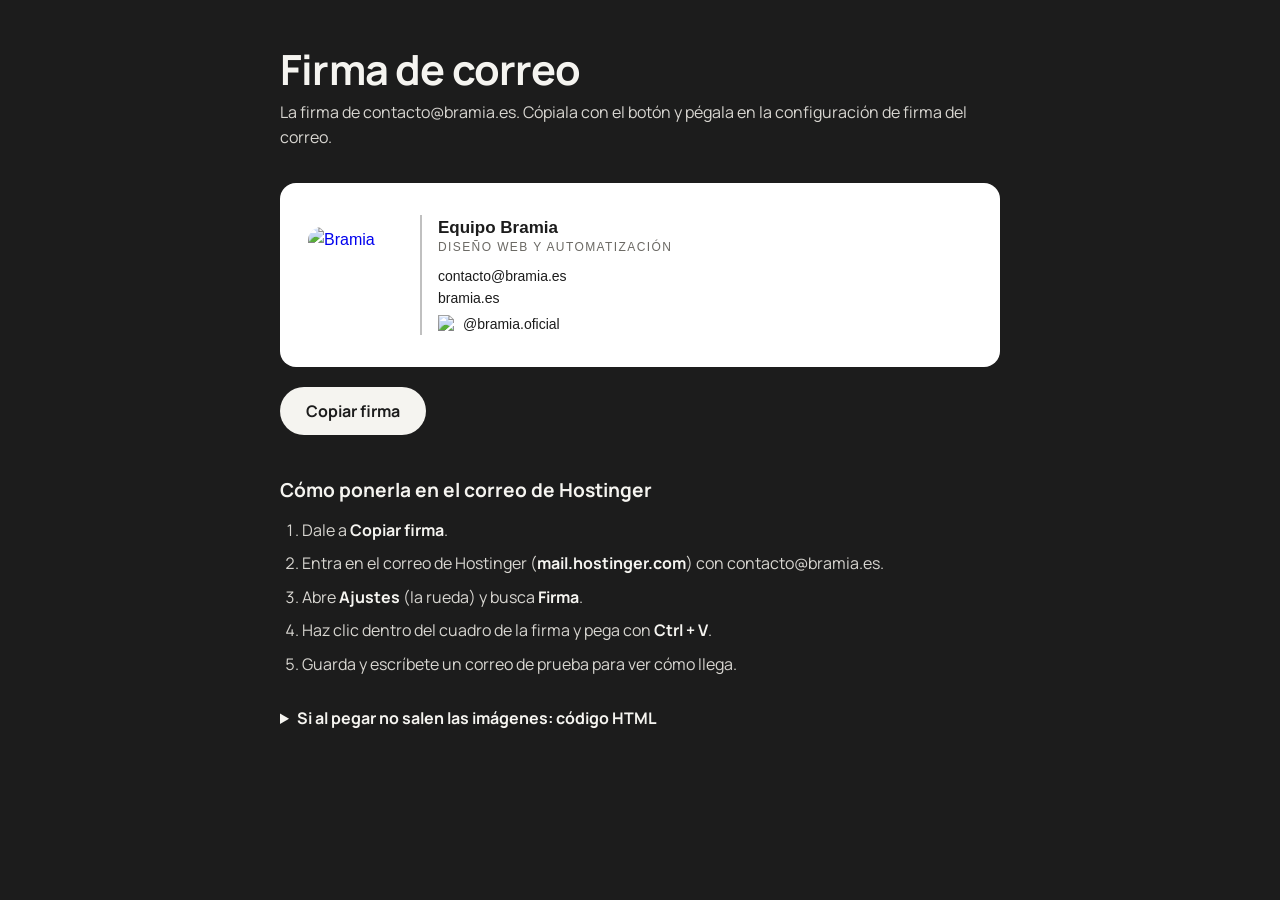
==== firma/index.html @ 98d5cd8a "Firma de correo de Bramia (bramia.es/firma) Co-Authored-By: Claude Opus 5.5 <noreply@anthropic.com> " ====
<!doctype html>
<html lang="es">
<head>
<meta charset="utf-8">
<meta name="viewport" content="width=device-width, initial-scale=1">
<meta name="robots" content="noindex, nofollow">
<title>Firma de correo · Bramia</title>
<link rel="icon" href="../assets/favicon.png" type="image/png">
<style>
@font-face{font-family:Manrope;src:url(../assets/manrope.woff2) format("woff2");font-weight:200 800;font-display:swap}
:root{--carbon:#1C1C1C;--grafito:#393939;--roto:#F5F4F0;--piedra:#D8D6D1;--plata:#C0C0C0;--tenue:#8f8d88}
*{box-sizing:border-box}
body{margin:0;background:var(--carbon);color:var(--roto);font:400 16px/1.6 Manrope,system-ui,sans-serif;padding:48px 16px 64px}
main{max-width:720px;margin:0 auto}
h1{font-size:clamp(1.8rem,5vw,2.6rem);line-height:1.05;margin:0 0 8px;letter-spacing:-.02em}
.sub{color:var(--piedra);margin:0 0 32px}
.hoja{background:#fff;border-radius:16px;padding:32px 28px;overflow-x:auto}
.acciones{display:flex;flex-wrap:wrap;gap:12px;align-items:center;margin:20px 0 40px}
button{font:700 16px/1 Manrope,sans-serif;border:0;border-radius:999px;padding:16px 26px;background:var(--roto);color:var(--carbon);cursor:pointer;transition:transform .16s cubic-bezier(.23,1,.32,1)}
button:active{transform:scale(.97)}
button.linea{background:transparent;color:var(--roto);box-shadow:inset 0 0 0 1px var(--grafito)}
#aviso{color:var(--piedra);font-size:15px;min-height:1.6em}
h2{font-size:1.2rem;margin:0 0 12px}
ol{margin:0;padding-left:22px;color:var(--piedra)}
ol li{margin-bottom:8px}
ol b{color:var(--roto)}
textarea{width:100%;height:160px;margin-top:12px;background:#111;color:var(--piedra);border:1px solid var(--grafito);border-radius:10px;padding:12px;font:12px/1.5 ui-monospace,monospace}
details{margin-top:28px;color:var(--piedra)}
summary{cursor:pointer;color:var(--roto);font-weight:700}
</style>
</head>
<body>
<main>
  <h1>Firma de correo</h1>
  <p class="sub">La firma de contacto@bramia.es. Cópiala con el botón y pégala en la configuración de firma del correo.</p>

  <div class="hoja">
    <div id="firma"><table cellpadding="0" cellspacing="0" border="0" role="presentation" style="border-collapse:collapse;font-family:Arial,Helvetica,sans-serif;color:#1C1C1C;">
  <tr>
    <td style="padding:0 16px 0 0;vertical-align:middle;">
      <a href="https://bramia.es/" style="text-decoration:none;"><img src="https://bramia.es/firma/bramia-firma-logo.png" width="96" height="96" alt="Bramia" style="display:block;border:0;width:96px;height:96px;border-radius:14px;"></a>
    </td>
    <td style="padding:2px 0 2px 16px;vertical-align:middle;border-left:2px solid #C0C0C0;">
      <table cellpadding="0" cellspacing="0" border="0" role="presentation" style="border-collapse:collapse;">
        <tr><td style="font-family:Arial,Helvetica,sans-serif;font-size:17px;line-height:22px;font-weight:bold;color:#1C1C1C;">Equipo Bramia</td></tr>
        <tr><td style="font-family:Arial,Helvetica,sans-serif;font-size:12px;line-height:16px;letter-spacing:1.4px;color:#6b6964;padding:0 0 10px 0;">DISEÑO WEB Y AUTOMATIZACIÓN</td></tr>
        <tr><td style="font-family:Arial,Helvetica,sans-serif;font-size:14px;line-height:22px;"><a href="mailto:contacto@bramia.es" style="color:#1C1C1C;text-decoration:none;">contacto@bramia.es</a></td></tr>
        <tr><td style="font-family:Arial,Helvetica,sans-serif;font-size:14px;line-height:22px;"><a href="https://bramia.es/" style="color:#1C1C1C;text-decoration:none;">bramia.es</a></td></tr>
        <tr><td style="padding:6px 0 0 0;">
          <table cellpadding="0" cellspacing="0" border="0" role="presentation" style="border-collapse:collapse;"><tr>
            <td style="vertical-align:middle;padding:0 7px 0 0;"><a href="https://www.instagram.com/bramia.oficial/" style="text-decoration:none;"><img src="https://bramia.es/firma/instagram.png" width="18" height="18" alt="Instagram" style="display:block;border:0;width:18px;height:18px;"></a></td>
            <td style="vertical-align:middle;font-family:Arial,Helvetica,sans-serif;font-size:14px;line-height:18px;"><a href="https://www.instagram.com/bramia.oficial/" style="color:#1C1C1C;text-decoration:none;">@bramia.oficial</a></td>
          </tr></table>
        </td></tr>
      </table>
    </td>
  </tr>
</table></div>
  </div>

  <div class="acciones">
    <button id="copiar" type="button">Copiar firma</button>
    <span id="aviso" role="status"></span>
  </div>

  <h2>Cómo ponerla en el correo de Hostinger</h2>
  <ol>
    <li>Dale a <b>Copiar firma</b>.</li>
    <li>Entra en el correo de Hostinger (<b>mail.hostinger.com</b>) con contacto@bramia.es.</li>
    <li>Abre <b>Ajustes</b> (la rueda) y busca <b>Firma</b>.</li>
    <li>Haz clic dentro del cuadro de la firma y pega con <b>Ctrl + V</b>.</li>
    <li>Guarda y escríbete un correo de prueba para ver cómo llega.</li>
  </ol>

  <details>
    <summary>Si al pegar no salen las imágenes: código HTML</summary>
    <p>Algunos editores de firma tienen un botón de código (&lt;/&gt; o "HTML"). Ábrelo y pega esto:</p>
    <textarea id="codigo" readonly></textarea>
    <div class="acciones" style="margin-bottom:0"><button id="copiar-codigo" class="linea" type="button">Copiar código</button></div>
  </details>
</main>
<script>
const firma = document.getElementById('firma'), aviso = document.getElementById('aviso');
const html = firma.innerHTML.trim();
document.getElementById('codigo').value = html;
const avisar = t => { aviso.textContent = t; };
document.getElementById('copiar').addEventListener('click', async () => {
  try {
    await navigator.clipboard.write([new ClipboardItem({
      'text/html': new Blob([html], { type: 'text/html' }),
      'text/plain': new Blob(['Equipo Bramia · contacto@bramia.es · bramia.es · @bramia.oficial'], { type: 'text/plain' })
    })]);
    avisar('Copiada. Ahora pégala en la firma del correo.');
  } catch {
    const r = document.createRange(); r.selectNodeContents(firma);
    const s = getSelection(); s.removeAllRanges(); s.addRange(r);
    avisar(document.execCommand('copy') ? 'Copiada. Ahora pégala en la firma del correo.' : 'Selecciónala con el ratón y copia con Ctrl + C.');
    s.removeAllRanges();
  }
});
document.getElementById('copiar-codigo').addEventListener('click', async () => {
  try { await navigator.clipboard.writeText(html); avisar('Código copiado.'); }
  catch { const t = document.getElementById('codigo'); t.select(); document.execCommand('copy'); avisar('Código copiado.'); }
});
</script>
</body>
</html>
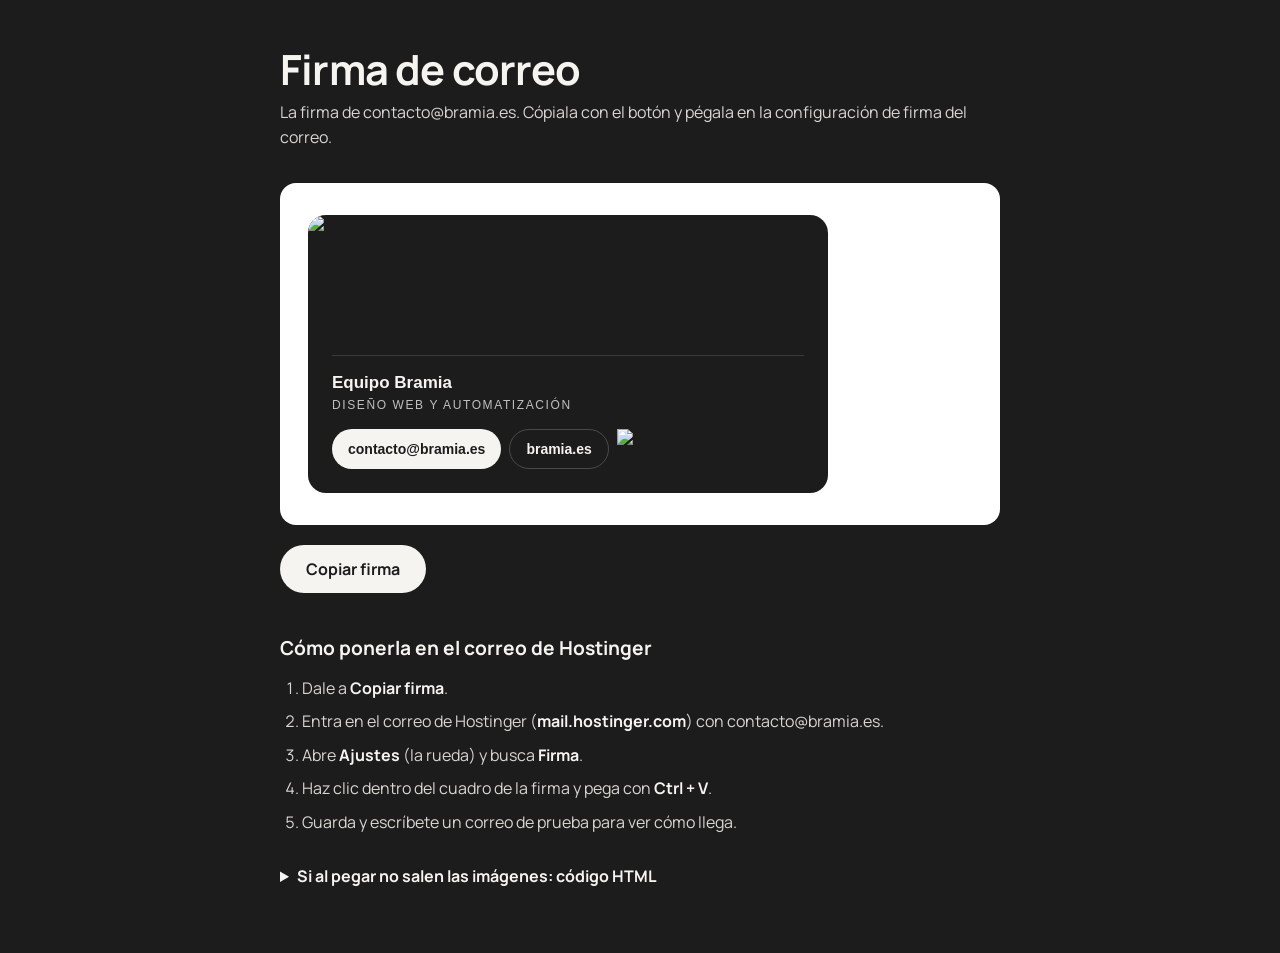
==== commit dca776fb: "Firma de correo con el estilo de bramia.es: cabecera en metal, cartel y píldoras Co-Authored-By: Cla" ====
--- a/firma/index.html
+++ b/firma/index.html
@@ -35,23 +35,30 @@
   <p class="sub">La firma de contacto@bramia.es. Cópiala con el botón y pégala en la configuración de firma del correo.</p>
 
   <div class="hoja">
-    <div id="firma"><table cellpadding="0" cellspacing="0" border="0" role="presentation" style="border-collapse:collapse;font-family:Arial,Helvetica,sans-serif;color:#1C1C1C;">
+    <div id="firma"><table cellpadding="0" cellspacing="0" border="0" role="presentation" width="520" bgcolor="#1C1C1C" style="border-collapse:separate;width:520px;background-color:#1C1C1C;border-radius:18px;font-family:Arial,Helvetica,sans-serif;">
   <tr>
-    <td style="padding:0 16px 0 0;vertical-align:middle;">
-      <a href="https://bramia.es/" style="text-decoration:none;"><img src="https://bramia.es/firma/bramia-firma-logo.png" width="96" height="96" alt="Bramia" style="display:block;border:0;width:96px;height:96px;border-radius:14px;"></a>
+    <td style="padding:0;line-height:0;font-size:0;">
+      <a href="https://bramia.es/" style="text-decoration:none;"><img src="https://bramia.es/firma/cabecera.png" width="520" height="136" alt="Bramia · Todo negocio merece destacar." style="display:block;border:0;width:520px;height:136px;border-radius:18px 18px 0 0;"></a>
     </td>
-    <td style="padding:2px 0 2px 16px;vertical-align:middle;border-left:2px solid #C0C0C0;">
-      <table cellpadding="0" cellspacing="0" border="0" role="presentation" style="border-collapse:collapse;">
-        <tr><td style="font-family:Arial,Helvetica,sans-serif;font-size:17px;line-height:22px;font-weight:bold;color:#1C1C1C;">Equipo Bramia</td></tr>
-        <tr><td style="font-family:Arial,Helvetica,sans-serif;font-size:12px;line-height:16px;letter-spacing:1.4px;color:#6b6964;padding:0 0 10px 0;">DISEÑO WEB Y AUTOMATIZACIÓN</td></tr>
-        <tr><td style="font-family:Arial,Helvetica,sans-serif;font-size:14px;line-height:22px;"><a href="mailto:contacto@bramia.es" style="color:#1C1C1C;text-decoration:none;">contacto@bramia.es</a></td></tr>
-        <tr><td style="font-family:Arial,Helvetica,sans-serif;font-size:14px;line-height:22px;"><a href="https://bramia.es/" style="color:#1C1C1C;text-decoration:none;">bramia.es</a></td></tr>
-        <tr><td style="padding:6px 0 0 0;">
-          <table cellpadding="0" cellspacing="0" border="0" role="presentation" style="border-collapse:collapse;"><tr>
-            <td style="vertical-align:middle;padding:0 7px 0 0;"><a href="https://www.instagram.com/bramia.oficial/" style="text-decoration:none;"><img src="https://bramia.es/firma/instagram.png" width="18" height="18" alt="Instagram" style="display:block;border:0;width:18px;height:18px;"></a></td>
-            <td style="vertical-align:middle;font-family:Arial,Helvetica,sans-serif;font-size:14px;line-height:18px;"><a href="https://www.instagram.com/bramia.oficial/" style="color:#1C1C1C;text-decoration:none;">@bramia.oficial</a></td>
-          </tr></table>
-        </td></tr>
+  </tr>
+  <tr>
+    <td style="padding:4px 24px 0 24px;">
+      <table cellpadding="0" cellspacing="0" border="0" role="presentation" width="100%" style="border-collapse:collapse;border-top:1px solid #393939;">
+        <tr><td style="padding:16px 0 0 0;font-family:Arial,Helvetica,sans-serif;font-size:17px;line-height:22px;font-weight:bold;color:#F5F4F0;">Equipo Bramia</td></tr>
+        <tr><td style="padding:3px 0 0 0;font-family:Arial,Helvetica,sans-serif;font-size:12px;line-height:16px;letter-spacing:1.6px;color:#C0C0C0;">DISEÑO WEB Y AUTOMATIZACIÓN</td></tr>
+      </table>
+    </td>
+  </tr>
+  <tr>
+    <td style="padding:16px 24px 24px 24px;">
+      <table cellpadding="0" cellspacing="0" border="0" role="presentation" style="border-collapse:separate;">
+        <tr>
+          <td bgcolor="#F5F4F0" style="background-color:#F5F4F0;border-radius:999px;padding:10px 16px;white-space:nowrap;font-size:14px;line-height:20px;"><a href="mailto:contacto@bramia.es" style="font-family:Arial,Helvetica,sans-serif;font-size:14px;line-height:20px;font-weight:bold;color:#1C1C1C;text-decoration:none;">contacto@bramia.es</a></td>
+          <td style="width:8px;font-size:0;line-height:0;">&nbsp;</td>
+          <td style="border:1px solid #4a4a4a;border-radius:999px;padding:9px 16px;white-space:nowrap;font-size:14px;line-height:20px;"><a href="https://bramia.es/" style="font-family:Arial,Helvetica,sans-serif;font-size:14px;line-height:20px;font-weight:bold;color:#F5F4F0;text-decoration:none;">bramia.es</a></td>
+          <td style="width:8px;font-size:0;line-height:0;">&nbsp;</td>
+          <td style="line-height:0;font-size:0;"><a href="https://www.instagram.com/bramia.oficial/" style="text-decoration:none;"><img src="https://bramia.es/firma/instagram-boton.png" width="167" height="40" alt="Instagram @bramia.oficial" style="display:block;border:0;width:167px;height:40px;"></a></td>
+        </tr>
       </table>
     </td>
   </tr>
